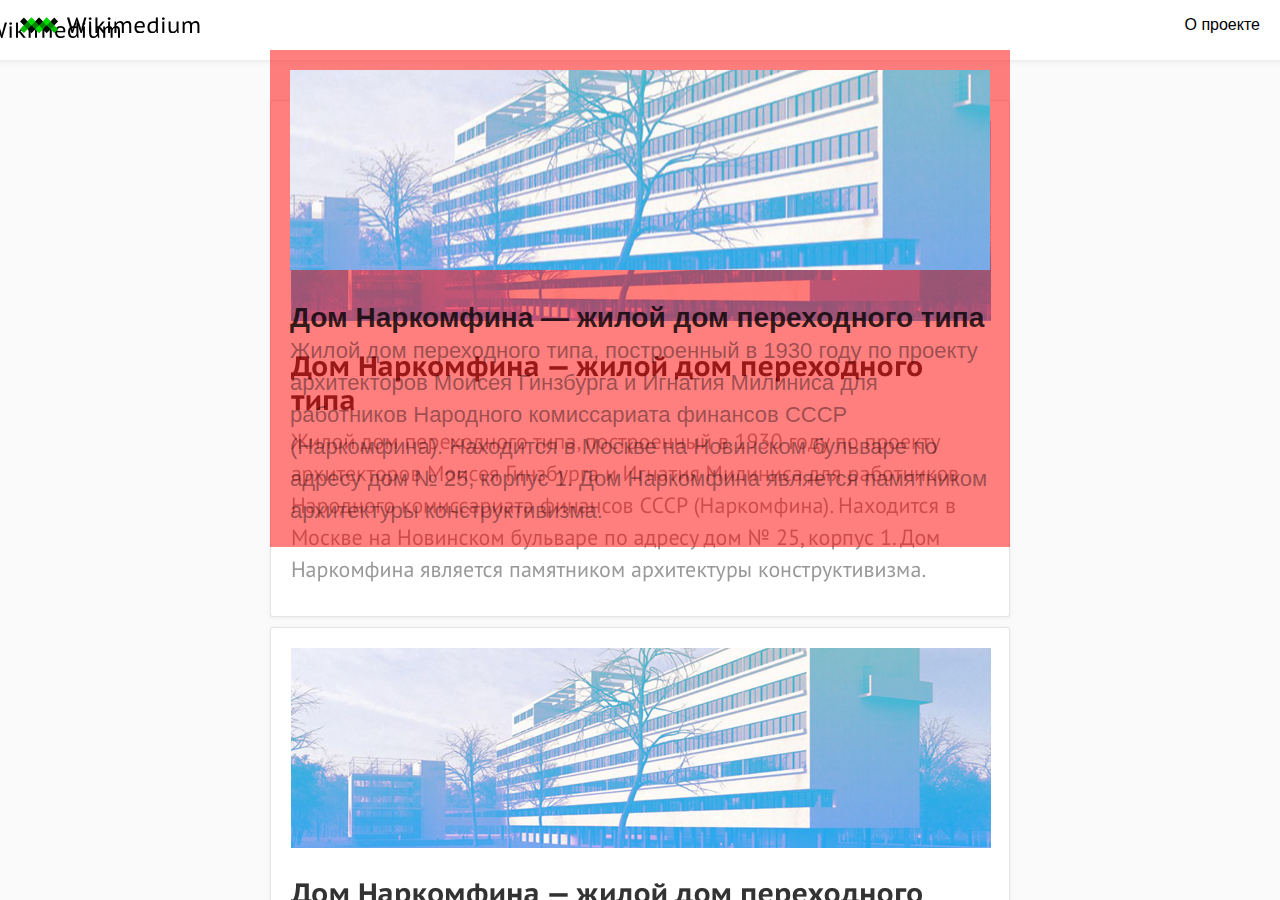
==== paulaulf/index.html @ dd9220c9 "создали postsFeed" ====
<!DOCTYPE html>
<html>
  <head>
    <meta charset="utf-8">
    <meta name="viewport" content="width=device-width">

    <title>Wikimedium</title>
    <link rel="stylesheet" href="stylesheets/style.css">

    <style>
    body {
      background-image: url(images/index_mockup.png);
      background-repeat: no-repeat;
      background-position: top center;
    }

    </style>
  </head>
  <body>
    <nav class="menubar">
      <a class="logo" href="#"></a>
      <a href="">О проекте</a>
    </nav>

    <section class="postsFeed">
    <a href="narkomfin.html">
    <figure></figure>
    <h2>Дом Наркомфина — жилой дом переходного типа</h2>
    <p>Жилой дом переходного типа, построенный в 1930 году по проекту архитекторов Моисея Гинзбурга и Игнатия Милиниса для работников Народного комиссариата финансов СССР (Наркомфина). Находится в Москве на Новинском бульваре по адресу дом № 25, корпус 1. Дом Наркомфина является памятником архитектуры конструктивизма.</p>
    </a>
    </section>

  </body>
</html>
---- paulaulf/stylesheets/style.css ----
@import "reset.css";
@import "<link href="https://fonts.googleapis.com/css?family=PT+Sans+Caption:400,700|PT+Sans:400,400i,700,700i&subset=cyrillic" rel="stylesheet">";

/*index*/
@import "index.css";

/*post*/
@import "layout.css";
@import "menubar.css";
@import "sidebar.css";
@import "content.css";
@import "gallery.css";
@import "responsive.css";
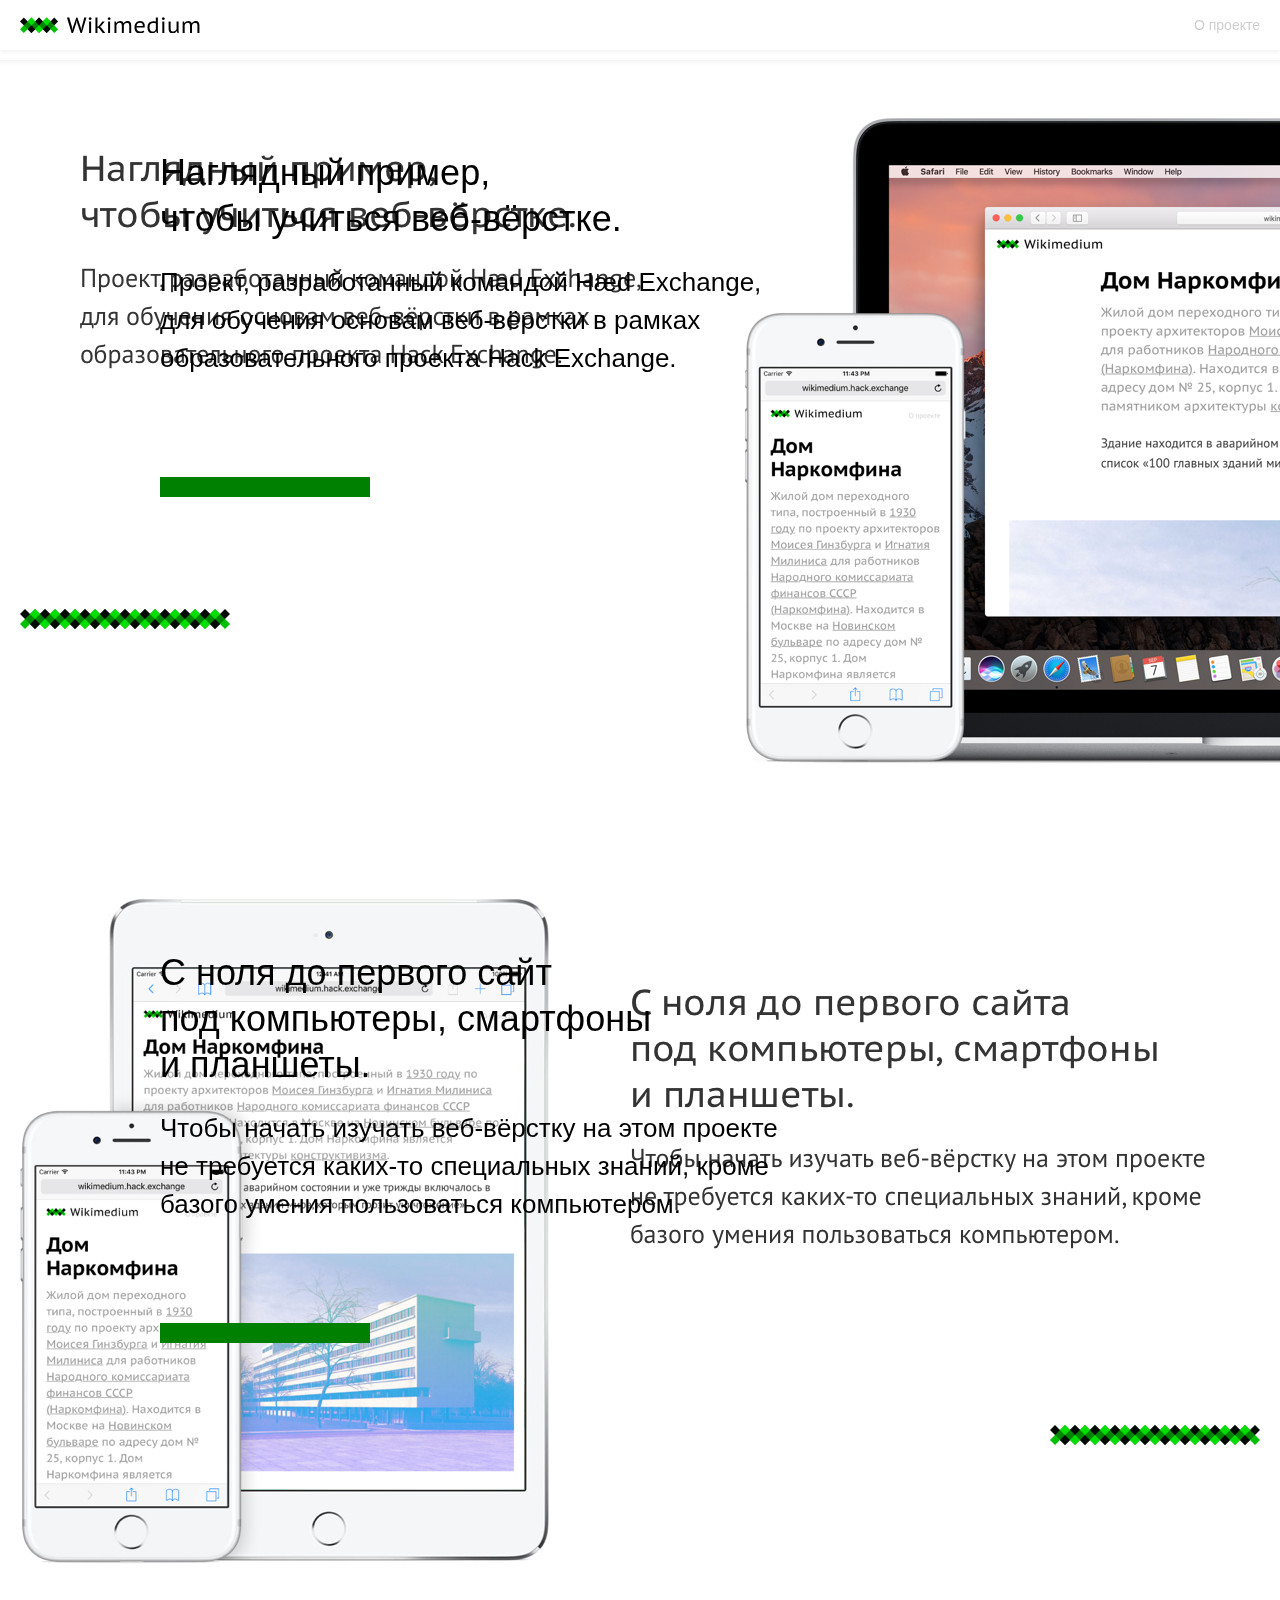
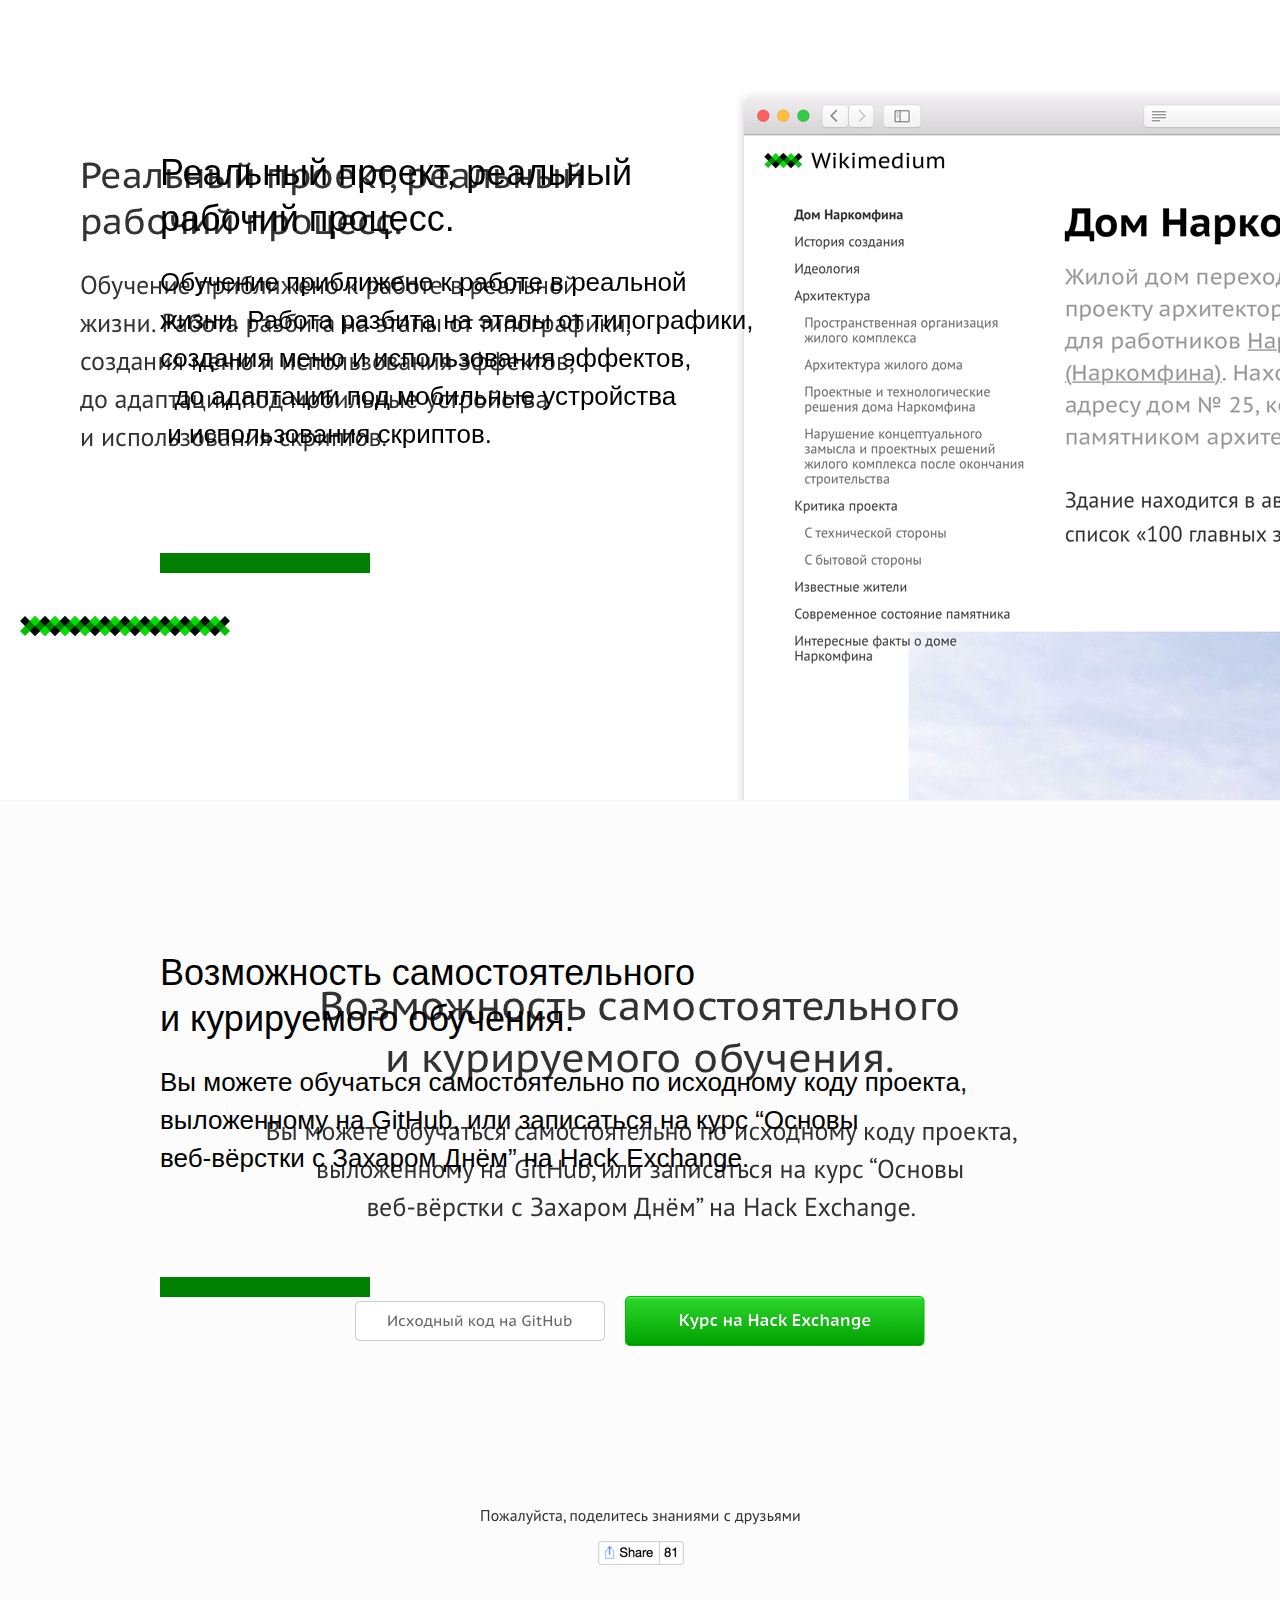
==== commit 8525f70a: "landing" ====
--- a/paulaulf/index.html
+++ b/paulaulf/index.html
@@ -2,33 +2,115 @@
 <html>
   <head>
     <meta charset="utf-8">
-    <meta name="viewport" content="width=device-width">
+    <title>Wikimedium — проект для изучения основ веб-вёрстки</title>
 
-    <title>Wikimedium</title>
-    <link rel="stylesheet" href="stylesheets/style.css">
+    <meta name="description" content="Статьи из Википедии, свёрстанные студентами для обучения основам веб-верстки в рамках образовательного проекта Hack Exchange">
+    <meta name="keyword" content="hack, exchange, html, css, javascript, hse,design, rap, jo">
 
-    <style>
-    body {
-      background-image: url(images/index_mockup.png);
-      background-repeat: no-repeat;
-      background-position: top center;
-    }
+    <meta property="og:type" content="website">
+    <meta property="og:url" content="http://wikimedium.hack.exchange/posts.html">
+    <meta property="og:title" content="Wikimedium">
+    <meta property="og:description" content="Статьи из Википедии, свёрстанные студентами для обучения основам веб-верстки в рамках образовательного проекта Hack Exchange">
+    <meta property="og:image" content="http://wikimedium.hack.exchange/images/share.png">
 
-    </style>
+    <link rel="icon" type="image/x-icon" href="favicon.ico"/>
+    <link rel="icon" type="image/png" href="favicon.png"/>
+
+      <link rel="stylesheet" href="stylesheets/style.css">
+      <script src="javascripts/jquery-3.1.1.js"></script>
+      <script src="javascripts/social-likes.min.js"></script>
+
+<style media="screen">
+  body{
+    width: 1440px;
+    height: 3200px;
+    margin: 0 auto;
+    background-image: url(images/wikimedium-mockup.png);
+    background-repeat: no-repeat;
+    background-position: top center;
+    box-shadow: 0 0 10px 0 rgba(0,0,0,.1);
+  }
+</style>
   </head>
-  <body>
-    <nav class="menubar">
-      <a class="logo" href="#"></a>
-      <a href="">О проекте</a>
-    </nav>
 
-    <section class="postsFeed">
-    <a href="narkomfin.html">
-    <figure></figure>
-    <h2>Дом Наркомфина — жилой дом переходного типа</h2>
-    <p>Жилой дом переходного типа, построенный в 1930 году по проекту архитекторов Моисея Гинзбурга и Игнатия Милиниса для работников Народного комиссариата финансов СССР (Наркомфина). Находится в Москве на Новинском бульваре по адресу дом № 25, корпус 1. Дом Наркомфина является памятником архитектуры конструктивизма.</p>
-    </a>
+<body class="landing">
+
+  <nav class="menubar">
+    <a class="logo" href="posts.html"></a>
+    <a class="about" href="index.html">О проекте</a>
+  </nav>
+
+  <section class="mainSection">
+    <section>
+      <h2>
+        Наглядный пример,<br>
+        чтобы учиться веб-вёрстке.
+      </h2>
+
+      <p>
+        Проект, разработанный командой Hæd Exchange,<br>
+        для обучения основам веб-вёрстки в рамках <br>
+        образовательного проекта Hack Exchange.
+      </p>
+      <figure></figure>
     </section>
 
-  </body>
+    <figure></figure>
+  </section>
+
+  <section class="mainSection">
+    <section>
+      <h2>
+        С ноля до первого сайт <br>
+        под компьютеры, смартфоны <br>
+        и планшеты.
+      </h2>
+      <p>
+        Чтобы начать изучать веб-вёрстку на этом проекте <br>
+        не требуется каких-то специальных знаний, кроме <br>
+        базого умения пользоваться компьютером.
+      </p>
+      <figure></figure>
+    </section>
+
+    <figure></figure>
+  </section>
+
+  <section class="mainSection">
+    <section>
+      <h2>Реальный проект, реальный <br>
+        рабочий процесс.
+      </h2>
+      <p>Обучение приближено к работе в реальной <br>
+        жизни. Работа разбита на этапы от типографики, <br>
+        создания меню и использования эффектов, <br> +
+        до адаптации под мобильные устройства <br>
+ +и использования скриптов.
+      </p>
+      <figure></figure>
+    </section>
+
+    <figure></figure>
+  </section>
+
+  <section class="mainSection">
+    <section>
+      <h2>
+        Возможность самостоятельного + <br>
+        и курируемого обучения.
+      </h2>
+      <p>Вы можете обучаться самостоятельно по исходному коду проекта, <br>
+        выложенному на GitHub, или записаться на курс “Основы <br>
+        веб-вёрстки с Захаром Днём” на Hack Exchange.
+      </p>
+      <figure></figure>
+    </section>
+
+    <figure></figure>
+  </section>
+
+</body>
 </html>
--- a/paulaulf/stylesheets/style.css
+++ b/paulaulf/stylesheets/style.css
@@ -1,12 +1,19 @@
 @import "reset.css";
 @import "<link href="https://fonts.googleapis.com/css?family=PT+Sans+Caption:400,700|PT+Sans:400,400i,700,700i&subset=cyrillic" rel="stylesheet">";
+@import "social-likes_birman.css";
 
-/*index*/
-@import "index.css";
+@import "layout.css";
+@import "menubar.css";
+@import "share.css";
+
+/*landing*/
+@import "landing.css";
+
+/*posts*/
+@import "posts.css";
 
 /*post*/
-@import "layout.css";
-@import "menubar.css";
+
 @import "sidebar.css";
 @import "content.css";
 @import "gallery.css";
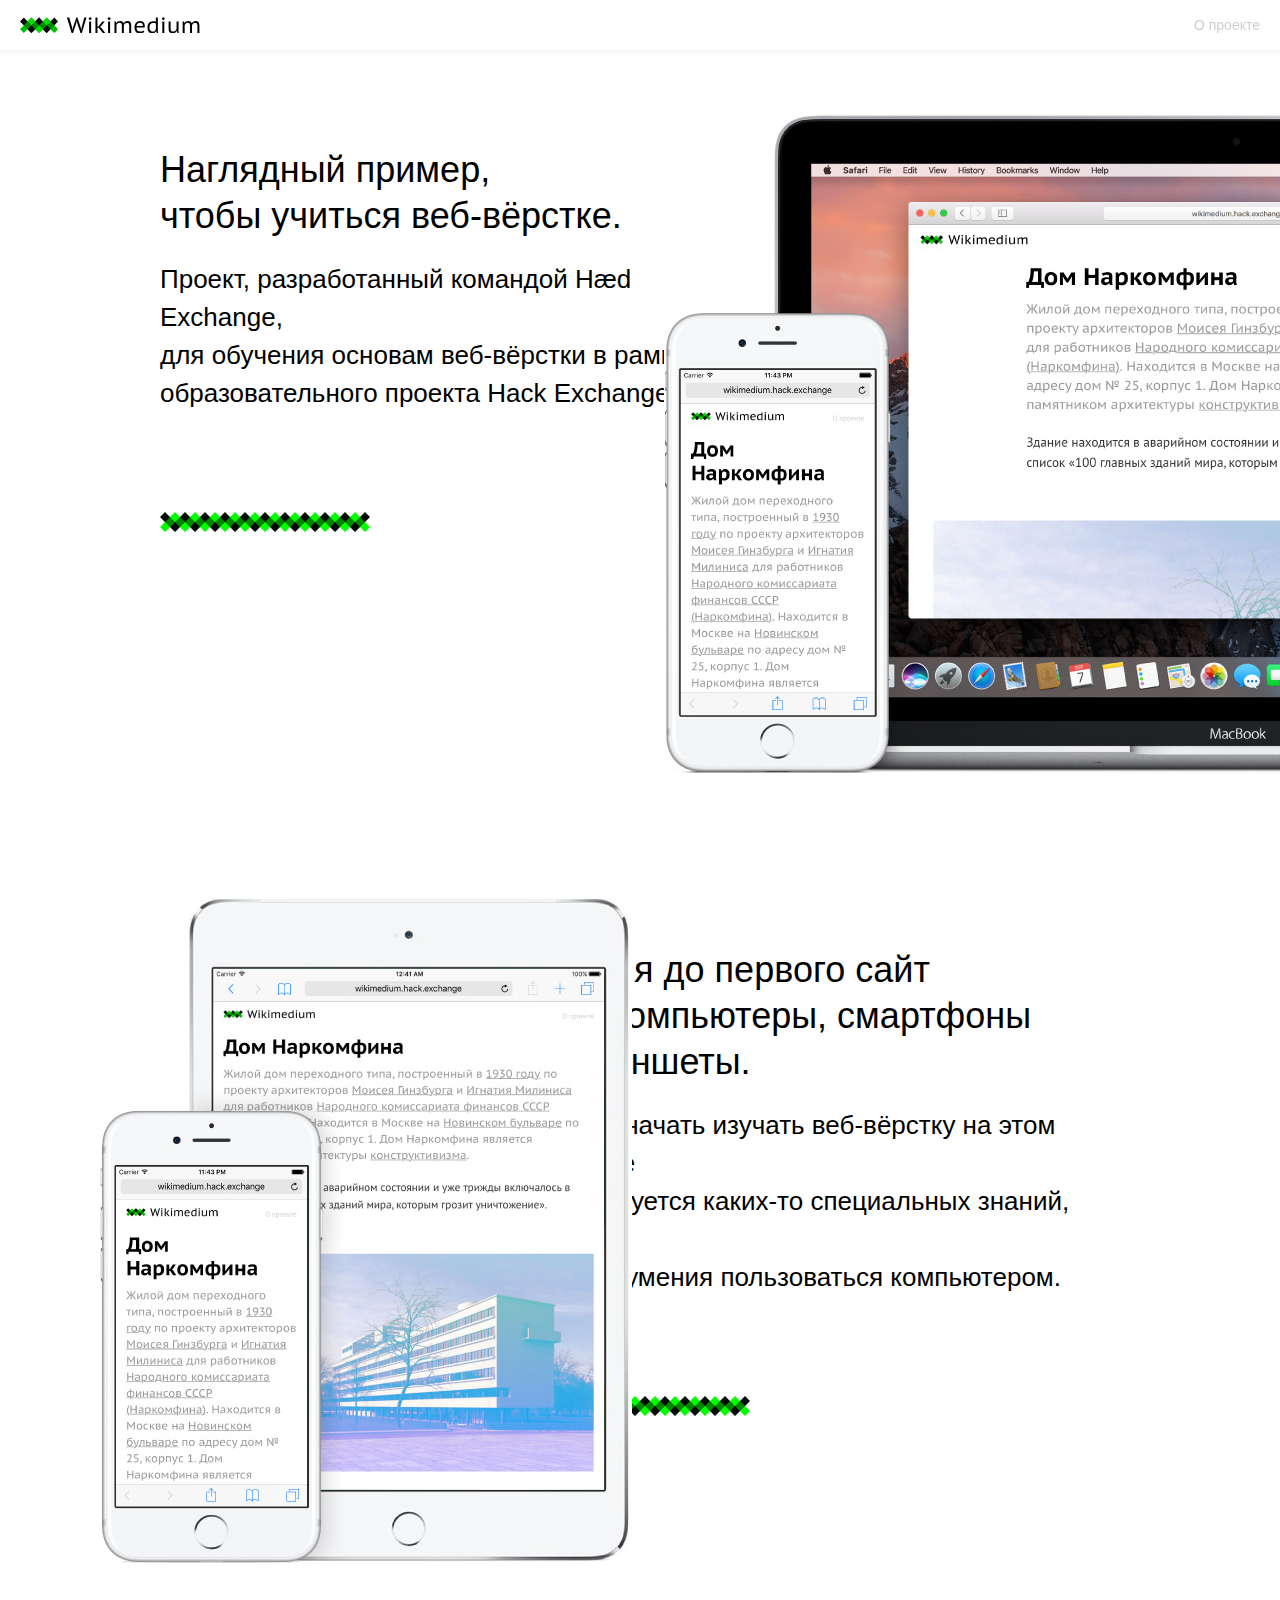
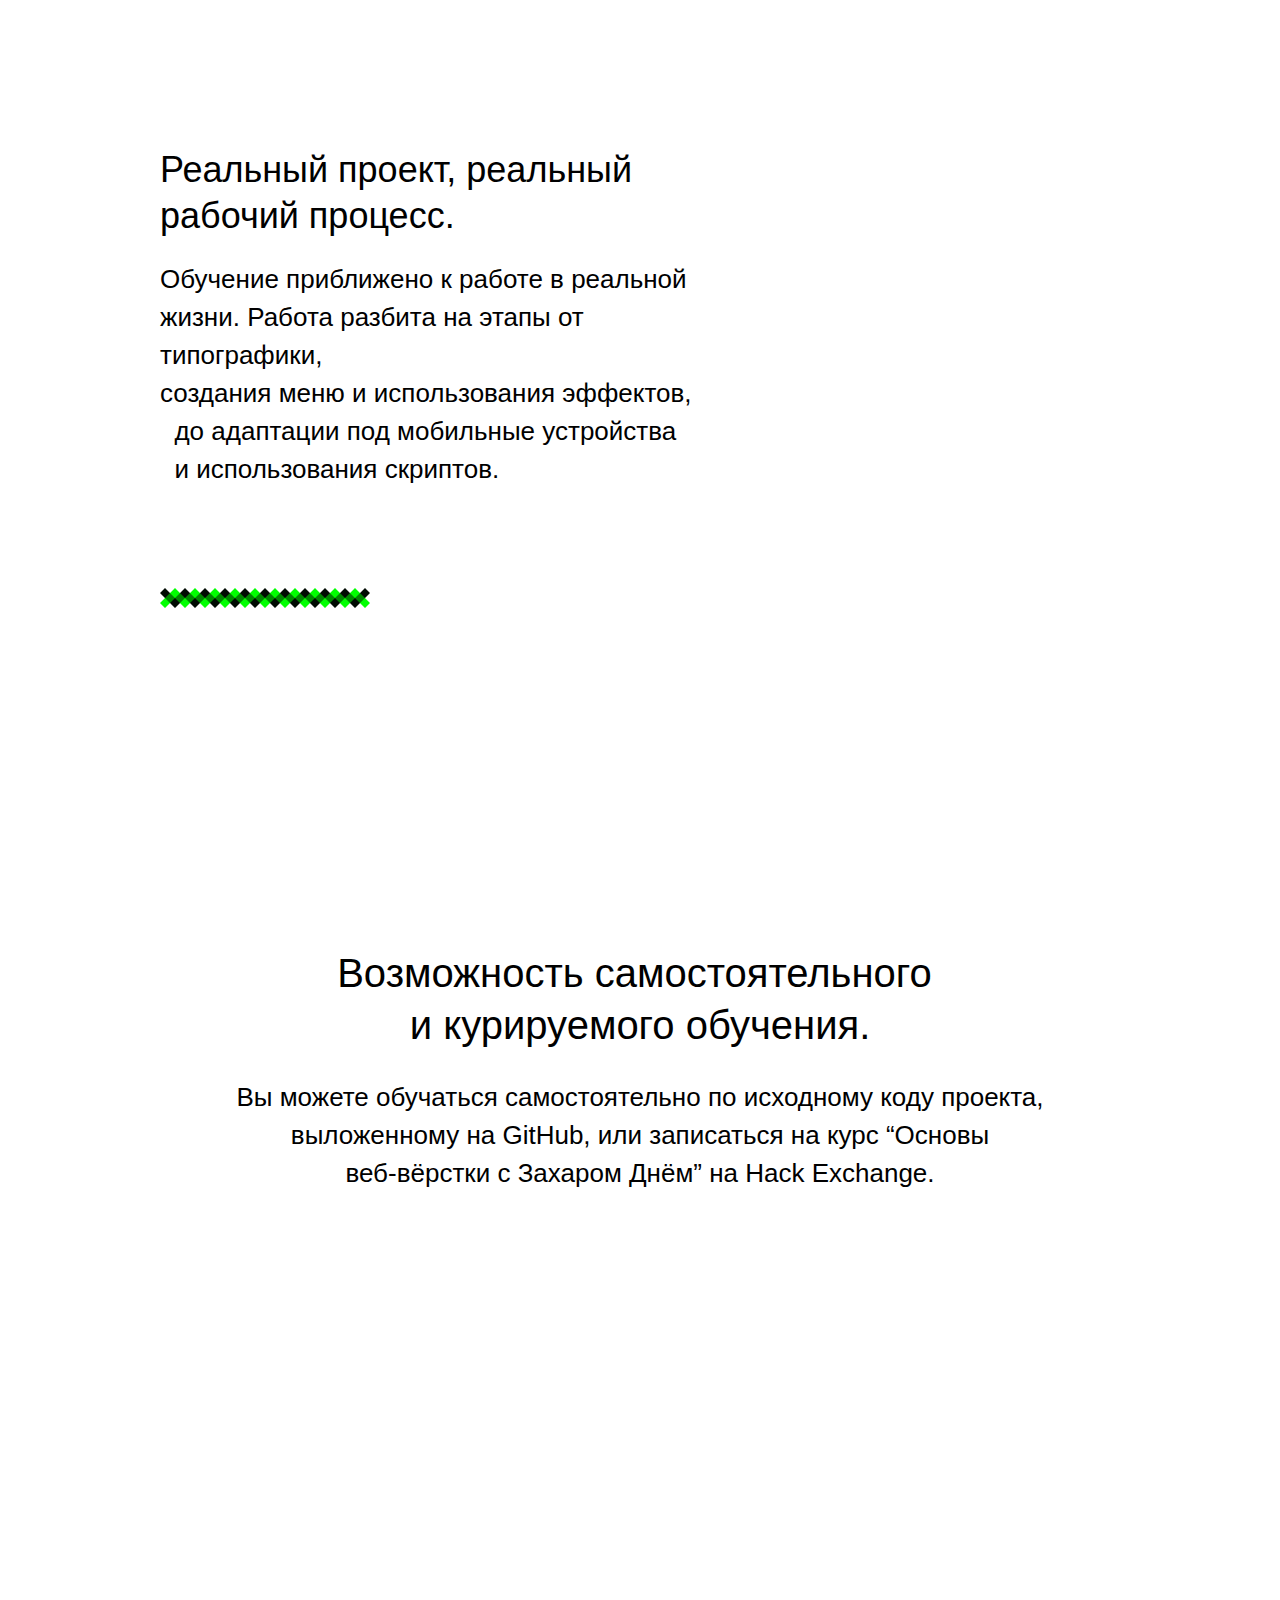
==== commit dc1b5821: "///" ====
--- a/paulaulf/index.html
+++ b/paulaulf/index.html
@@ -22,13 +22,13 @@
 
 <style media="screen">
   body{
-    width: 1440px;
+    /*width: 1440px;
     height: 3200px;
     margin: 0 auto;
-    background-image: url(images/wikimedium-mockup.png);
+    background-image: url(images/wikimedium-mockup.png);*/
     background-repeat: no-repeat;
     background-position: top center;
-    box-shadow: 0 0 10px 0 rgba(0,0,0,.1);
+    /*box-shadow: 0 0 10px 0 rgba(0,0,0,.1);*/
   }
 </style>
   </head>
@@ -40,7 +40,9 @@
     <a class="about" href="index.html">О проекте</a>
   </nav>
 
-  <section class="mainSection">
+
+<section class="landingWrapper">
+  <section class="mainSection left">
     <section>
       <h2>
         Наглядный пример,<br>
@@ -55,13 +57,13 @@
       <figure></figure>
     </section>
 
-    <figure></figure>
+    <figure class="mockup" id="mockup1"></figure>
   </section>
 
-  <section class="mainSection">
+  <section class="mainSection right">
     <section>
       <h2>
-        С ноля до первого сайт <br>
+        С нуля до первого сайт <br>
         под компьютеры, смартфоны <br>
         и планшеты.
       </h2>
@@ -73,44 +75,48 @@
       <figure></figure>
     </section>
 
-    <figure></figure>
+    <figure class="mockup" id="mockup2"></figure>
   </section>
 
-  <section class="mainSection">
+  <section class="mainSection left">
     <section>
-      <h2>Реальный проект, реальный <br>
+      <h2>
+        Реальный проект, реальный <br>
         рабочий процесс.
       </h2>
-      <p>Обучение приближено к работе в реальной <br>
+      <p>
+        Обучение приближено к работе в реальной <br>
         жизни. Работа разбита на этапы от типографики, <br>
         создания меню и использования эффектов, <br>  
         до адаптации под мобильные устройства <br>
  -и использования скриптов.
+        и использования скриптов.
       </p>
       <figure></figure>
     </section>
 
-    <figure></figure>
+    <figure class="mockup" id="mockup3"></figure>
   </section>
 
-  <section class="mainSection">
+  <section class="mainSection center">
     <section>
       <h2>
         Возможность самостоятельного   <br>
         и курируемого обучения.
       </h2>
-      <p>Вы можете обучаться самостоятельно по исходному коду проекта, <br>
+      
+      <p>
+        Вы можете обучаться самостоятельно по исходному коду проекта, <br>
         выложенному на GitHub, или записаться на курс “Основы <br>
         веб-вёрстки с Захаром Днём” на Hack Exchange.
       </p>
-      <figure></figure>
     </section>
 
     <figure></figure>
   </section>
+</section>
 
 </body>
 </html>
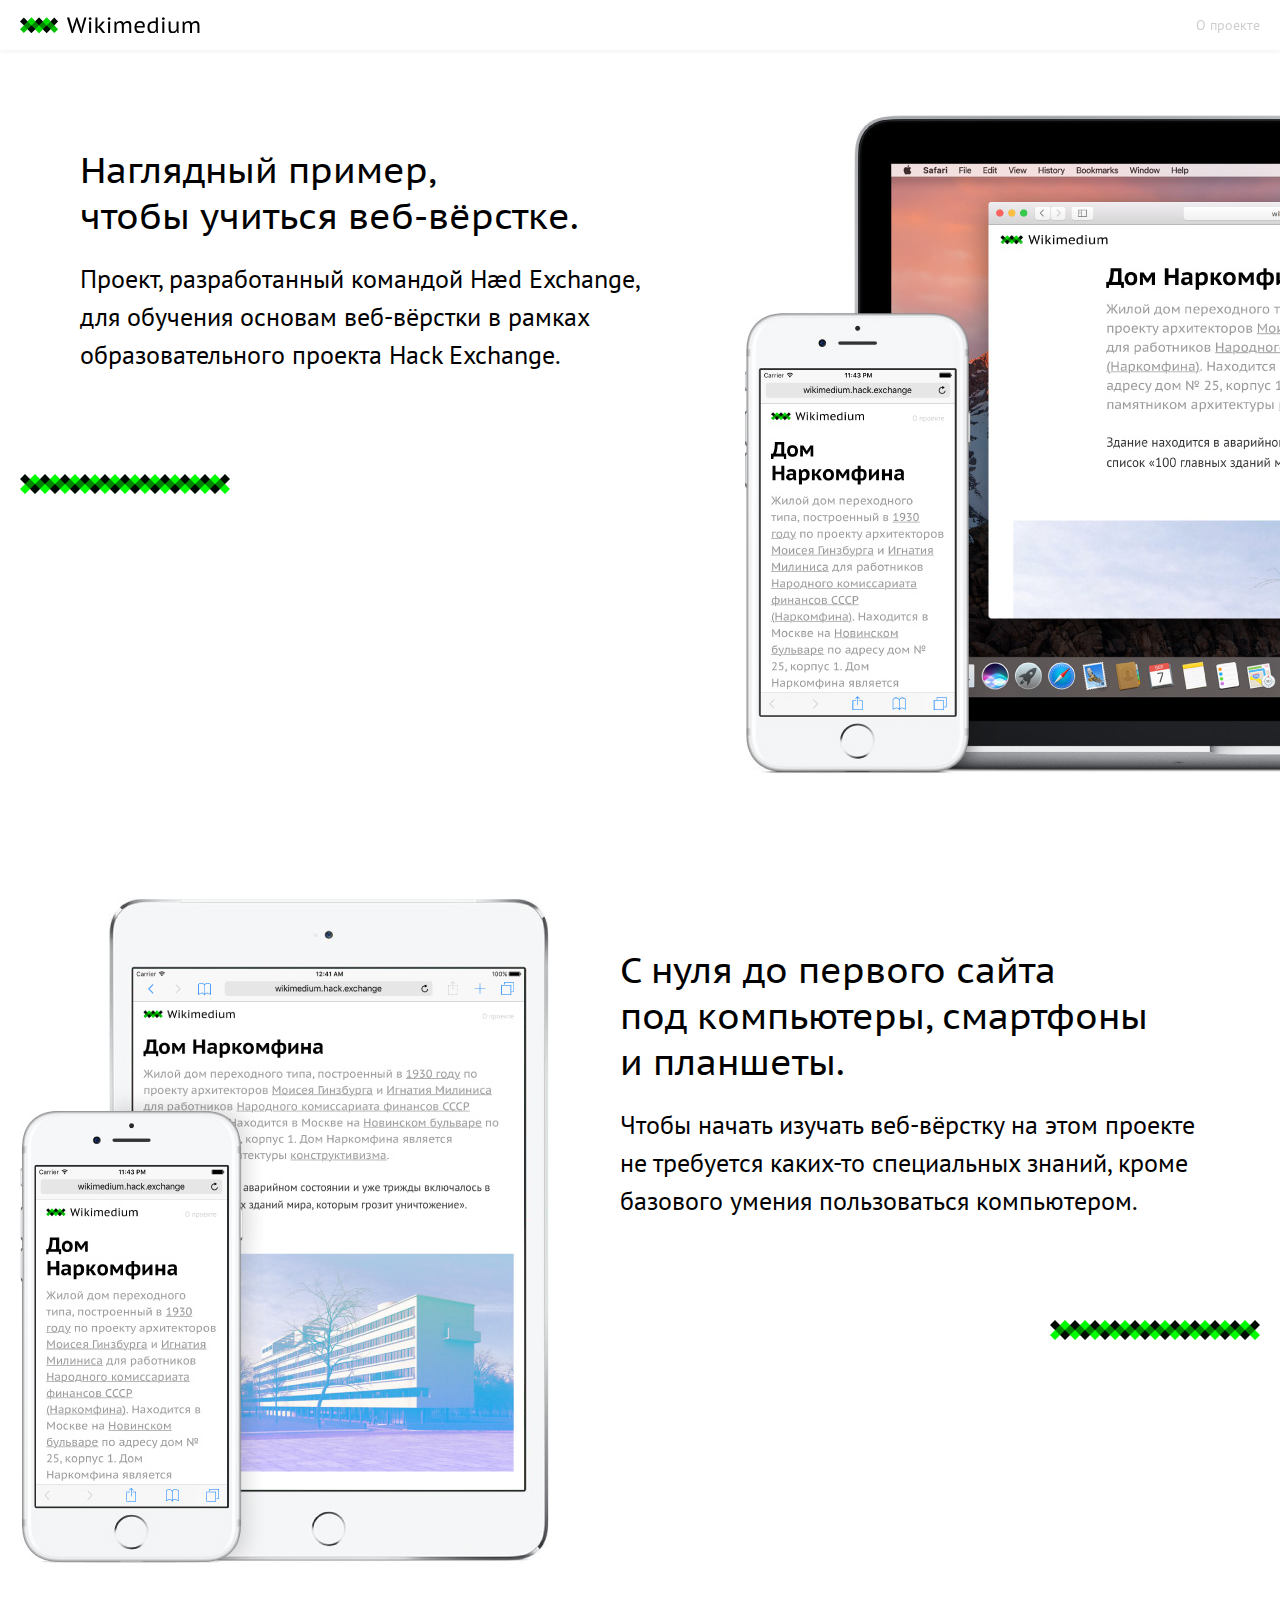
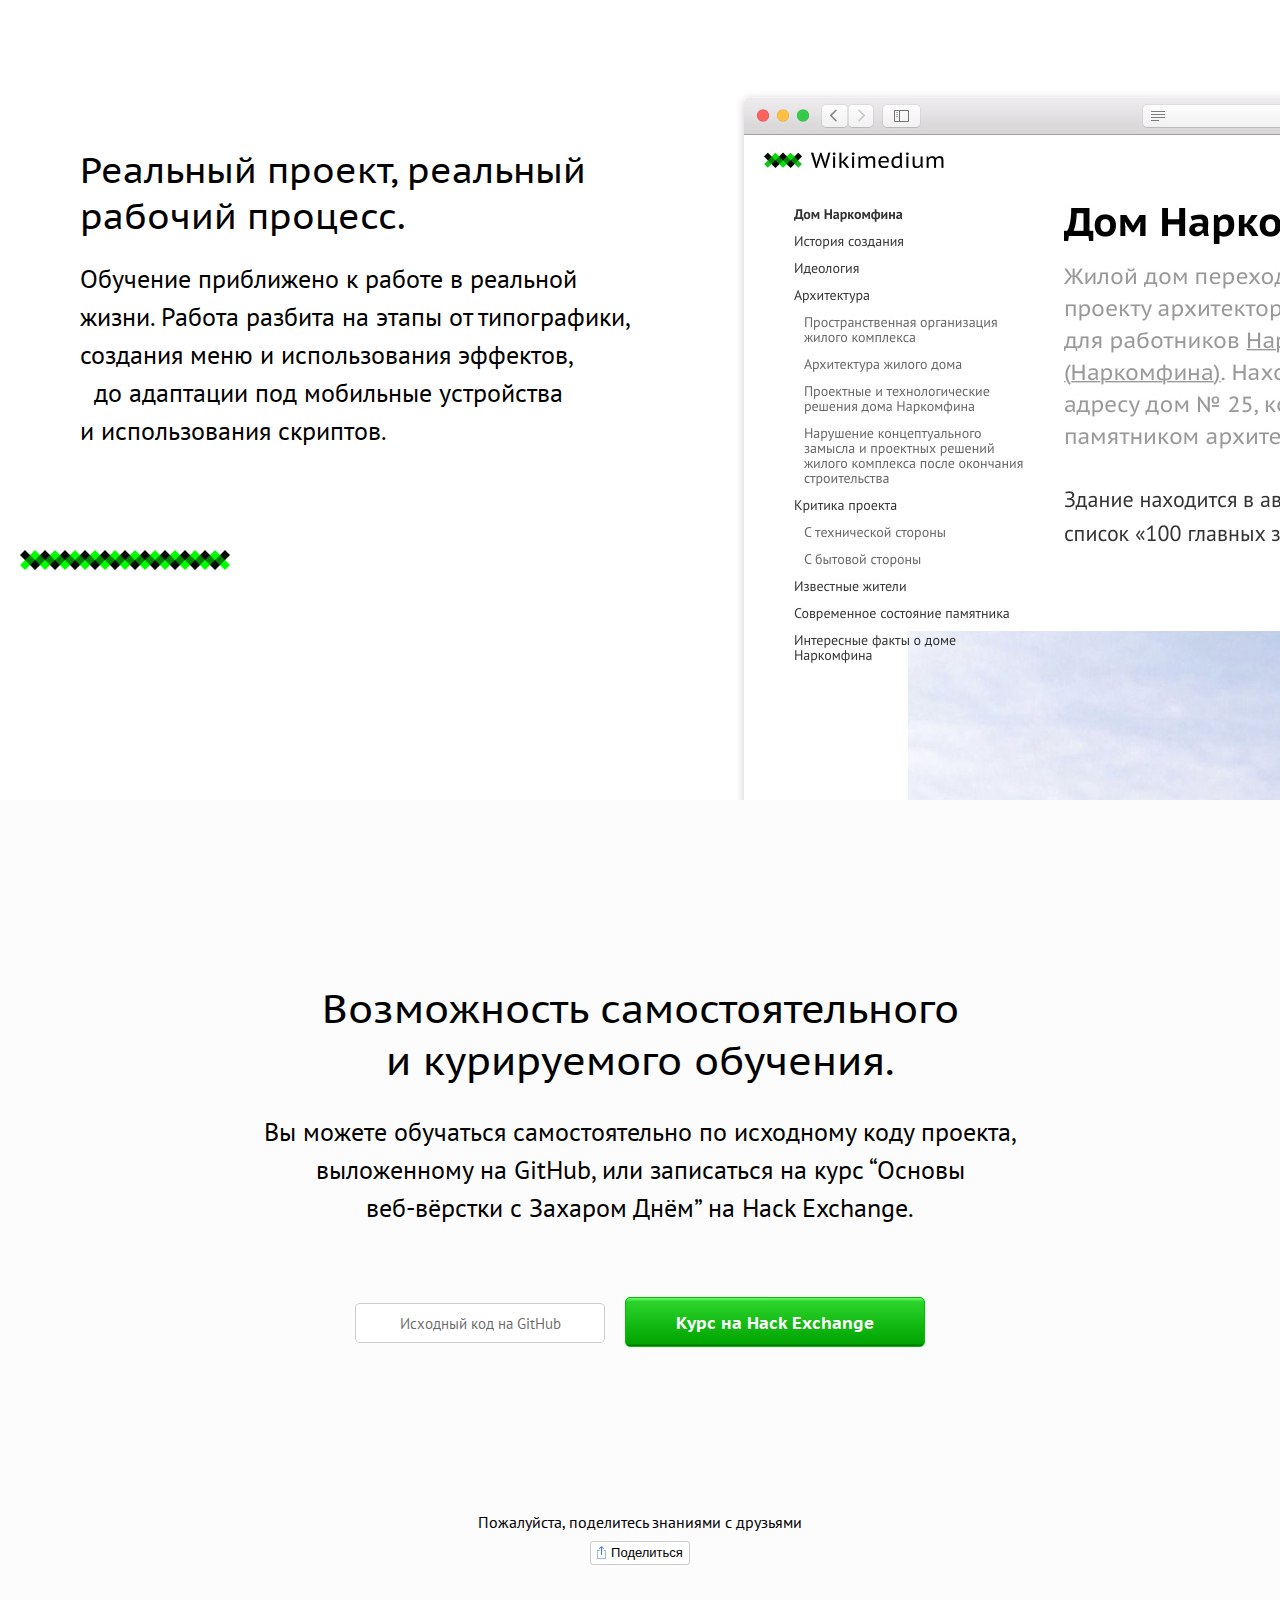
==== commit 3a1fe1ed: "==" ====
--- a/paulaulf/index.html
+++ b/paulaulf/index.html
@@ -2,121 +2,133 @@
 <html>
   <head>
     <meta charset="utf-8">
+    <meta name="viewport" content="width=device-width">
+
     <title>Wikimedium — проект для изучения основ веб-вёрстки</title>
 
-    <meta name="description" content="Статьи из Википедии, свёрстанные студентами для обучения основам веб-верстки в рамках образовательного проекта Hack Exchange">
-    <meta name="keyword" content="hack, exchange, html, css, javascript, hse,design, rap, jo">
+    <meta name="description" content="Проект, разработанный командой Hæd Exchange, для обучения основам веб-вёрстки в рамках образовательного проекта Hack Exchange.">
+    <meta name="keywords" content="hack, exchange, html, css, javascript, hse, design, rap, yo, punk">
 
     <meta property="og:type" content="website">
-    <meta property="og:url" content="http://wikimedium.hack.exchange/posts.html">
+    <meta property="og:url" content="http://wikimedium.hack.exchange">
     <meta property="og:title" content="Wikimedium">
-    <meta property="og:description" content="Статьи из Википедии, свёрстанные студентами для обучения основам веб-верстки в рамках образовательного проекта Hack Exchange">
+    <meta property="og:description" content="Проект, разработанный командой Hæd Exchange, для обучения основам веб-вёрстки в рамках образовательного проекта Hack Exchange.">
     <meta property="og:image" content="http://wikimedium.hack.exchange/images/share.png">
 
-    <link rel="icon" type="image/x-icon" href="favicon.ico"/>
-    <link rel="icon" type="image/png" href="favicon.png"/>
+    <link rel="icon" type="image/x-icon" href="favicon.ico">
+    <link rel="icon" type="image/png" href="favicon.png">
 
-      <link rel="stylesheet" href="stylesheets/style.css">
-      <script src="javascripts/jquery-3.1.1.js"></script>
-      <script src="javascripts/social-likes.min.js"></script>
+    <link rel="stylesheet" href="stylesheets/style.css">
+    <script src="javascripts/jquery-3.1.1.js"></script>
+    <script src="javascripts/social-likes.min.js"></script>
+  </head>
+  <body class="landing">
 
-<style media="screen">
-  body{
-    /*width: 1440px;
-    height: 3200px;
-    margin: 0 auto;
-    background-image: url(images/wikimedium-mockup.png);*/
-    background-repeat: no-repeat;
-    background-position: top center;
-    /*box-shadow: 0 0 10px 0 rgba(0,0,0,.1);*/
-  }
-</style>
-  </head>
+    <nav class="menubar">
+      <div>
+        <a class="logo" href="posts.html"></a>
+        <a class="about" href="index.html">О проекте</a>
+      </div>
+    </nav>
 
-<body class="landing">
+    <section class="landingWrapper">
+      <section class="mainSection left">
+        <section>
+          <h2>
+            Наглядный пример,<br>
+            чтобы учиться веб-вёрстке.
+          </h2>
 
-  <nav class="menubar">
-    <a class="logo" href="posts.html"></a>
-    <a class="about" href="index.html">О проекте</a>
-  </nav>
+          <p>
+            Проект, разработанный командой Hæd Exchange,<br>
+            для обучения основам веб-вёрстки в рамках<br>
+            образовательного проекта Hack Exchange.
+          </p>
 
+          <figure></figure>
+        </section>
 
-<section class="landingWrapper">
-  <section class="mainSection left">
-    <section>
-      <h2>
-        Наглядный пример,<br>
-        чтобы учиться веб-вёрстке.
-      </h2>
+        <figure class="mockup" id="mockup1"></figure>
+      </section>
 
-      <p>
-        Проект, разработанный командой Hæd Exchange,<br>
-        для обучения основам веб-вёрстки в рамках <br>
-        образовательного проекта Hack Exchange.
-      </p>
-      <figure></figure>
+      <section class="mainSection right">
+        <section>
+
+          <h2>
+            С нуля до первого сайта<br>
+            под компьютеры, смартфоны<br>
+            и планшеты.
+          </h2>
+
+          <p>
+            Чтобы начать изучать веб-вёрстку на этом проекте<br>
+            не требуется каких-то специальных знаний, кроме<br>
+            базового умения пользоваться компьютером.
+          </p>
+
+          <figure></figure>
+        </section>
+
+        <figure class="mockup" id="mockup2"></figure>
+      </section>
+
+      <section class="mainSection left">
+        <section>
+
+          <h2>
+            Реальный проект, реальный<br>
+            рабочий процесс.
+          </h2>
+
+          <p>
+            Обучение приближено к работе в реальной<br>
+            жизни. Работа разбита на этапы от типографики,<br>
+            создания меню и использования эффектов,<br> +
+            до адаптации под мобильные устройства +<br>
+            и использования скриптов.
+          </p>
+
+          <figure></figure>
+        </section>
+
+        <figure class="mockup" id="mockup3"></figure>
+      </section>
+
+      <section class="mainSection center">
+        <section>
+          <h2>
+            Возможность самостоятельного<br>
+            и курируемого обучения.
+          </h2>
+
+          <p>
+            Вы можете обучаться самостоятельно по исходному<br class="compact">
+            коду проекта,<br class="full">
+            выложенному на GitHub, или записаться<br class="compact">
+            на курс “Основы<br class="full">
+            веб-вёрстки с Захаром Днём”<br class="compact">
+            на Hack Exchange.
+          </p>
+
+          <nav>
+            <a class="btn small white" href="https://github.com/ZakharDay/Wikimedium">Исходный код на GitHub</a>
+            <a class="btn large green" href="http://lessons.hack.exchange">Курс на Hack Exchange</a>
+          </nav>
+        </section>
+
+        <footer>
+          <p>Пожалуйста, поделитесь знаниями с друзьями</p>
+
+          <div class="social-likes social-likes_single" data-url="http://wikimedium.hack.exchange" data-single-title="Поделиться">
+            <div class="facebook" title="Поделиться ссылкой на Фейсбуке">Facebook</div>
+            <div class="twitter" title="Поделиться ссылкой в Твиттере">Twitter</div>
+            <div class="vkontakte" title="Поделиться ссылкой во Вконтакте">Вконтакте</div>
+          </div>
+        </footer>
+      </section>
     </section>
 
-    <figure class="mockup" id="mockup1"></figure>
-  </section>
-
-  <section class="mainSection right">
-    <section>
-      <h2>
-        С нуля до первого сайт <br>
-        под компьютеры, смартфоны <br>
-        и планшеты.
-      </h2>
-      <p>
-        Чтобы начать изучать веб-вёрстку на этом проекте <br>
-        не требуется каких-то специальных знаний, кроме <br>
-        базого умения пользоваться компьютером.
-      </p>
-      <figure></figure>
-    </section>
-
-    <figure class="mockup" id="mockup2"></figure>
-  </section>
-
-  <section class="mainSection left">
-    <section>
-      <h2>
-        Реальный проект, реальный <br>
-        рабочий процесс.
-      </h2>
-      <p>
-        Обучение приближено к работе в реальной <br>
-        жизни. Работа разбита на этапы от типографики, <br>
-        создания меню и использования эффектов, <br> -
-        до адаптации под мобильные устройства <br>
- -        и использования скриптов.
-      </p>
-      <figure></figure>
-    </section>
-
-    <figure class="mockup" id="mockup3"></figure>
-  </section>
-
-  <section class="mainSection center">
-    <section>
-      <h2>
-        Возможность самостоятельного - <br>
-        и курируемого обучения.
-      </h2>
-      
-      <p>
-        Вы можете обучаться самостоятельно по исходному коду проекта, <br>
-        выложенному на GitHub, или записаться на курс “Основы <br>
-        веб-вёрстки с Захаром Днём” на Hack Exchange.
-      </p>
-    </section>
-
-    <figure></figure>
-  </section>
-</section>
-
-</body>
+  </body>
 </html>
--- a/paulaulf/stylesheets/style.css
+++ b/paulaulf/stylesheets/style.css
@@ -1,20 +1,20 @@
-@import "reset.css";
-@import "<link href="https://fonts.googleapis.com/css?family=PT+Sans+Caption:400,700|PT+Sans:400,400i,700,700i&subset=cyrillic" rel="stylesheet">";
-@import "social-likes_birman.css";
+@import 'reset.css';
+@import 'https://fonts.googleapis.com/css?family=PT+Sans+Caption:400,700|PT+Sans:400,400i,700,700i&subset=cyrillic';
+@import 'social-likes_birman.css';
 
-@import "layout.css";
-@import "menubar.css";
-@import "share.css";
+@import 'layout.css';
+@import 'menubar.css';
+@import 'share.css';
+@import 'ui.css';
 
-/*landing*/
-@import "landing.css";
+/* landing */
+@import 'landing.css';
 
-/*posts*/
-@import "posts.css";
+/* posts */
+@import 'posts.css';
 
-/*post*/
-
-@import "sidebar.css";
-@import "content.css";
-@import "gallery.css";
-@import "responsive.css";
+/* post */
+@import 'sidebar.css';
+@import 'content.css';
+@import 'gallery.css';
+@import 'responsive.css';
